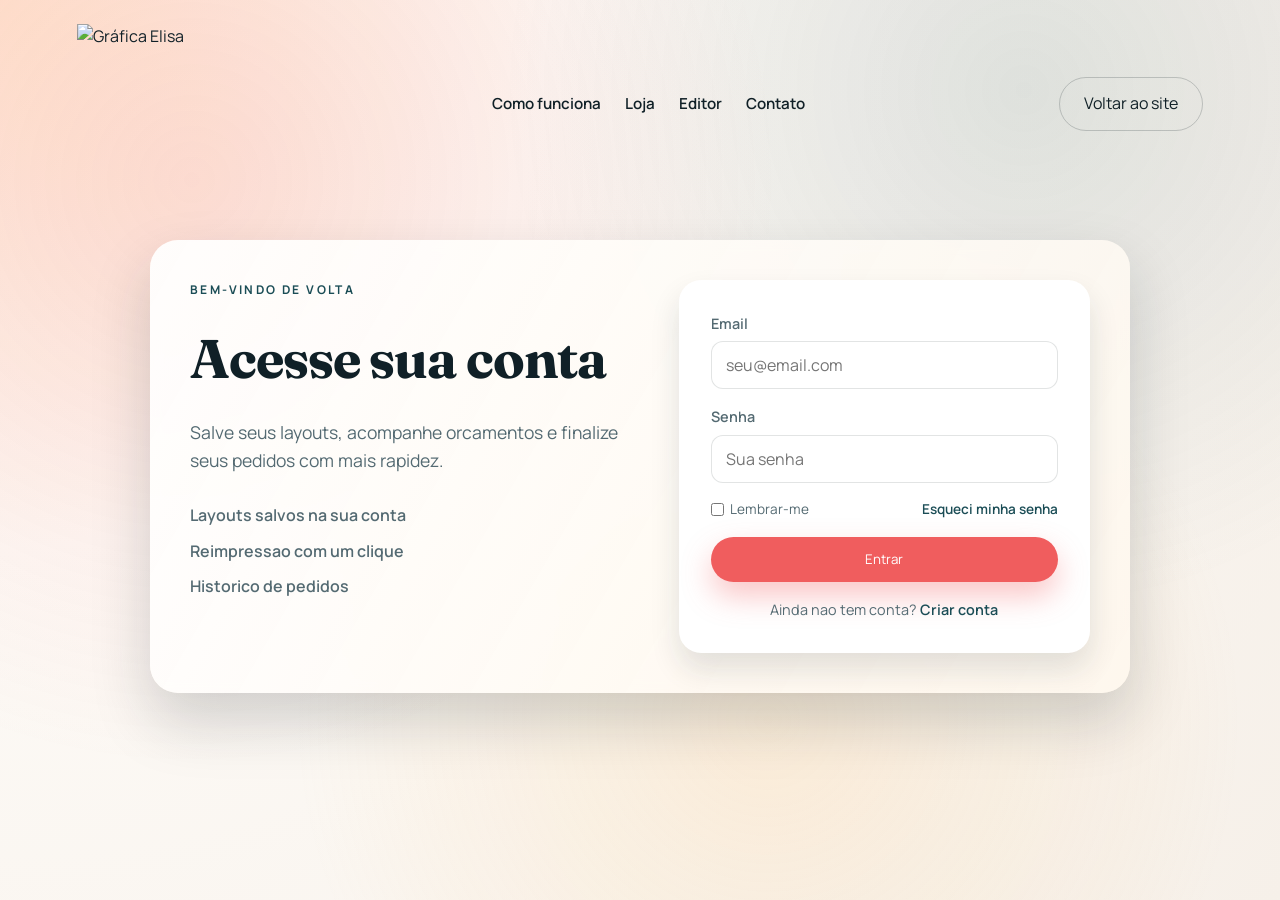
==== login.html @ 9f24aa30 "Add files via upload" ====
<!doctype html>
<html lang="pt-BR">
  <head>
    <meta charset="utf-8" />
    <meta name="viewport" content="width=device-width, initial-scale=1" />
    <title>Login | Gráfica Elisa</title>
    <link rel="stylesheet" href="styles.css" />
    <link rel="preconnect" href="https://fonts.googleapis.com" />
    <link rel="preconnect" href="https://fonts.gstatic.com" crossorigin />
    <link
      href="https://fonts.googleapis.com/css2?family=Fraunces:opsz,wght@9..144,400;9..144,600;9..144,700&family=Manrope:wght@300;400;600;700&display=swap"
      rel="stylesheet"
    />
  </head>
  <body class="auth-page">
    <div class="bg-blobs"></div>

    <header class="site-header">
      <div class="brand">
        <a href="index.html" class="logo-link">
          <img class="logo logo-main" src="imagem/logo.png" alt="Gráfica Elisa" />
        </a>
      </div>
      <nav class="site-nav">
        <a href="index.html#como-funciona">Como funciona</a>
        <a href="index.html#loja">Loja</a>
        <a href="index.html#editor">Editor</a>
        <a href="index.html#contato">Contato</a>
      </nav>
      <a class="ghost-btn" href="index.html">Voltar ao site</a>
    </header>

    <main class="auth-wrap">
      <section class="auth-card">
        <div class="auth-side">
          <p class="eyebrow">Bem-vindo de volta</p>
          <h1>Acesse sua conta</h1>
          <p class="lead">
            Salve seus layouts, acompanhe orcamentos e finalize seus pedidos com mais rapidez.
          </p>
          <ul class="auth-benefits">
            <li>Layouts salvos na sua conta</li>
            <li>Reimpressao com um clique</li>
            <li>Historico de pedidos</li>
          </ul>
        </div>

        <form class="auth-form">
          <label class="auth-field">
            <span>Email</span>
            <input type="email" name="email" placeholder="seu@email.com" required />
          </label>
          <label class="auth-field">
            <span>Senha</span>
            <input type="password" name="password" placeholder="Sua senha" required />
          </label>

          <div class="auth-actions">
            <label class="remember">
              <input type="checkbox" name="remember" />
              Lembrar-me
            </label>
            <a href="#" class="link">Esqueci minha senha</a>
          </div>

          <button class="primary-btn" type="submit">Entrar</button>

          <p class="auth-alt">
            Ainda nao tem conta? <a href="#" class="link">Criar conta</a>
          </p>
        </form>
      </section>
    </main>
  </body>
</html>
---- styles.css ----
:root {
  --ink: #102027;
  --muted: #546a72;
  --accent: #f05d5e;
  --accent-dark: #c13c3d;
  --teal: #1b4d56;
  --sand: #f6f0e9;
  --cream: #fdfaf6;
  --shadow: 0 20px 40px rgba(16, 32, 39, 0.15);
  --radius: 20px;
}

* {
  box-sizing: border-box;
  margin: 0;
  padding: 0;
}

body {
  font-family: "Manrope", "Trebuchet MS", sans-serif;
  color: var(--ink);
  background: radial-gradient(circle at top left, #ffe8d4 0%, #fdfaf6 35%, #f6f0e9 100%);
  min-height: 100vh;
  line-height: 1.6;
}

.bg-blobs {
  position: fixed;
  inset: 0;
  pointer-events: none;
  background:
    radial-gradient(circle at 15% 20%, rgba(240, 93, 94, 0.15), transparent 45%),
    radial-gradient(circle at 80% 10%, rgba(27, 77, 86, 0.12), transparent 40%),
    radial-gradient(circle at 60% 80%, rgba(255, 200, 124, 0.2), transparent 45%);
  z-index: -1;
  animation: drift 18s ease-in-out infinite alternate;
}

@keyframes drift {
  0% {
    filter: blur(0px);
  }
  100% {
    filter: blur(2px);
  }
}

h1,
h2,
h3 {
  font-family: "Fraunces", "Bodoni MT", serif;
  letter-spacing: -0.02em;
}

h1 {
  font-size: clamp(2.4rem, 3vw + 1rem, 3.6rem);
  margin-bottom: 1rem;
}

h2 {
  font-size: clamp(1.8rem, 1.5vw + 1rem, 2.6rem);
  margin-bottom: 1.2rem;
}

p {
  color: var(--muted);
}

a {
  text-decoration: none;
  color: inherit;
}

button {
  font-family: inherit;
  border: none;
  cursor: pointer;
  transition: transform 0.2s ease, box-shadow 0.2s ease;
}

.primary-btn,
.ghost-btn {
  display: inline-flex;
  align-items: center;
  justify-content: center;
  text-decoration: none;
}

.site-header {
  display: flex;
  align-items: center;
  justify-content: space-between;
  padding: 2rem 6vw 1rem;
  gap: 1.5rem;
  flex-wrap: wrap;
}

.brand {
  display: flex;
  align-items: center;
  gap: 1rem;
}

.logo {
  object-fit: contain;
}

.logo-main {
  width: 160px;
  height: 160px;
}

.footer-logo {
  width: 120px;
  height: 120px;
  object-fit: contain;
  margin-bottom: 1rem;
}

.brand-name {
  font-weight: 700;
  color: var(--ink);
}

.brand-tag {
  font-size: 0.85rem;
}

.site-nav {
  display: flex;
  gap: 1.5rem;
  flex-wrap: wrap;
  font-weight: 600;
}

.primary-btn {
  background: var(--accent);
  color: #fff;
  padding: 0.85rem 1.6rem;
  border-radius: 999px;
  box-shadow: 0 14px 30px rgba(240, 93, 94, 0.35);
}

.primary-btn:hover {
  transform: translateY(-2px);
  box-shadow: 0 18px 36px rgba(240, 93, 94, 0.4);
}

.ghost-btn {
  background: transparent;
  border: 1px solid rgba(16, 32, 39, 0.2);
  color: var(--ink);
  padding: 0.8rem 1.5rem;
  border-radius: 999px;
}

.small {
  padding: 0.6rem 1.2rem;
  font-size: 0.9rem;
}

.hero {
  display: grid;
  grid-template-columns: repeat(auto-fit, minmax(280px, 1fr));
  gap: 2rem;
  padding: 2rem 6vw 4rem;
  align-items: center;
}

.eyebrow {
  text-transform: uppercase;
  letter-spacing: 0.2em;
  font-size: 0.75rem;
  color: var(--teal);
  font-weight: 700;
  margin-bottom: 1rem;
}

.lead {
  font-size: 1.1rem;
  margin-bottom: 1.8rem;
}

.hero-actions {
  display: flex;
  gap: 1rem;
  flex-wrap: wrap;
  margin-bottom: 2rem;
}

.hero-note {
  display: flex;
  gap: 1rem;
  flex-wrap: wrap;
  font-size: 0.9rem;
  color: var(--muted);
}

.hero-visual {
  display: grid;
  place-items: center;
  gap: 1.5rem;
}

.mock-card {
  background: #fff;
  border-radius: var(--radius);
  box-shadow: var(--shadow);
  width: min(340px, 80vw);
  overflow: hidden;
}

.mock-top {
  height: 80px;
  background: linear-gradient(120deg, var(--teal), #3f7a84);
}

.mock-body {
  padding: 1.5rem;
}

.mock-body p {
  font-weight: 600;
  color: var(--ink);
  margin-bottom: 0.5rem;
}

.mock-stack {
  display: flex;
  gap: 0.6rem;
}

.mock-stack div {
  width: 60px;
  height: 80px;
  border-radius: 12px;
  background: #fff;
  box-shadow: 0 10px 20px rgba(16, 32, 39, 0.12);
}

.section {
  padding: 3.5rem 6vw;
}

.steps,
.choice-grid,
.note-grid,
.faq-grid {
  display: grid;
  grid-template-columns: repeat(auto-fit, minmax(220px, 1fr));
  gap: 1.5rem;
}

.steps article,
.choice-grid article,
.note-grid article,
.faq-grid article {
  background: var(--cream);
  border-radius: var(--radius);
  padding: 1.5rem;
  box-shadow: 0 12px 20px rgba(16, 32, 39, 0.08);
}

.highlight {
  background: linear-gradient(120deg, rgba(240, 93, 94, 0.12), rgba(27, 77, 86, 0.1));
}

.choice-grid button {
  margin-top: 1rem;
}

.section-head {
  display: flex;
  justify-content: space-between;
  align-items: flex-start;
  gap: 2rem;
  flex-wrap: wrap;
  margin-bottom: 2rem;
}

.badge {
  background: var(--teal);
  color: #fff;
  padding: 0.4rem 1rem;
  border-radius: 999px;
  font-size: 0.85rem;
}

.product-grid {
  display: grid;
  grid-template-columns: repeat(auto-fit, minmax(220px, 1fr));
  gap: 1.2rem;
}

.product-card {
  text-align: left;
  background: #fff;
  padding: 1.6rem;
  border-radius: var(--radius);
  box-shadow: 0 10px 20px rgba(16, 32, 39, 0.1);
  transition: transform 0.2s ease, box-shadow 0.2s ease;
}

.product-card:hover {
  transform: translateY(-4px);
  box-shadow: 0 16px 30px rgba(16, 32, 39, 0.15);
}

.product-card span {
  display: block;
  margin-top: 0.5rem;
  font-size: 0.9rem;
  color: var(--muted);
}

.editor-section {
  background: #fef7f0;
}

.color-warning {
  background: #fff3e0;
  border: 1px solid #f7caa2;
  padding: 1rem 1.4rem;
  border-radius: 16px;
  max-width: 320px;
  font-size: 0.9rem;
  color: #6b3a2a;
}

.editor-shell {
  display: grid;
  grid-template-columns: minmax(220px, 1fr) minmax(320px, 2fr) minmax(220px, 1fr);
  gap: 1.5rem;
  align-items: start;
}

.editor-panel {
  background: #fff;
  border-radius: var(--radius);
  padding: 1.4rem;
  box-shadow: 0 12px 24px rgba(16, 32, 39, 0.08);
}

.editor-panel h3 {
  margin-bottom: 1rem;
}

.panel-btn {
  display: block;
  width: 100%;
  text-align: left;
  padding: 0.7rem 1rem;
  border-radius: 12px;
  background: rgba(27, 77, 86, 0.08);
  color: var(--teal);
  margin-bottom: 0.8rem;
  font-weight: 600;
}

.file-btn input {
  display: none;
}

.panel-group {
  margin-bottom: 1rem;
  display: grid;
  gap: 0.4rem;
  font-size: 0.9rem;
}

.panel-actions {
  display: flex;
  flex-direction: column;
  gap: 0.6rem;
}

.artboard-wrap {
  display: grid;
  gap: 1rem;
  justify-items: center;
}

.artboard-meta {
  width: 100%;
  display: flex;
  justify-content: space-between;
  font-size: 0.9rem;
  color: var(--muted);
}

.artboard {
  width: 420px;
  height: 240px;
  background: #fff;
  border-radius: 18px;
  position: relative;
  box-shadow: var(--shadow);
  overflow: hidden;
  touch-action: none;
  --bleed: 12px;
  --safe: 22px;
}

.artboard.exporting .bleed-box,
.artboard.exporting .safe-box,
.artboard.exporting .resize-handle,
.artboard.exporting .layer.selected {
  opacity: 0;
}

.bleed-box,
.safe-box {
  position: absolute;
  border-radius: 12px;
  pointer-events: none;
}

.bleed-box {
  top: var(--bleed);
  left: var(--bleed);
  right: var(--bleed);
  bottom: var(--bleed);
  border: 1px dashed rgba(240, 93, 94, 0.6);
}

.safe-box {
  top: var(--safe);
  left: var(--safe);
  right: var(--safe);
  bottom: var(--safe);
  border: 1px dashed rgba(27, 77, 86, 0.5);
}

.layer {
  position: absolute;
  min-width: 40px;
  min-height: 20px;
  user-select: none;
  cursor: move;
}

.layer.text-layer {
  padding: 0.2rem 0.4rem;
  font-weight: 600;
  color: var(--ink);
  outline: none;
  cursor: move;
  user-select: none;
}

.layer.text-layer.editing {
  cursor: text;
  user-select: text;
}

.layer.shape-layer {
  border-radius: 10px;
}

.layer.image-layer img {
  width: 100%;
  height: 100%;
  object-fit: cover;
  border-radius: 10px;
}

.layer.selected {
  outline: 2px solid var(--accent);
  outline-offset: 2px;
}

.resize-handle {
  width: 10px;
  height: 10px;
  background: #fff;
  border: 2px solid var(--accent);
  border-radius: 50%;
  position: absolute;
  z-index: 2;
}

.handle-nw { top: -6px; left: -6px; cursor: nwse-resize; }
.handle-ne { top: -6px; right: -6px; cursor: nesw-resize; }
.handle-sw { bottom: -6px; left: -6px; cursor: nesw-resize; }
.handle-se { bottom: -6px; right: -6px; cursor: nwse-resize; }

.layers-list {
  list-style: none;
  display: grid;
  gap: 0.6rem;
}

.layers-list li {
  background: rgba(27, 77, 86, 0.06);
  border-radius: 12px;
  padding: 0.6rem 0.8rem;
  display: flex;
  align-items: center;
  justify-content: space-between;
  gap: 0.8rem;
  font-size: 0.9rem;
}

.layer-actions {
  display: flex;
  gap: 0.4rem;
}

.layer-actions button {
  background: #fff;
  border-radius: 8px;
  padding: 0.2rem 0.4rem;
  font-size: 0.8rem;
  border: 1px solid rgba(16, 32, 39, 0.1);
}

.layers-hint {
  margin-top: 1rem;
  font-size: 0.85rem;
}

.artboard-actions {
  display: flex;
  gap: 1rem;
}

.note-section {
  background: #fff;
}

.site-footer {
  padding: 3rem 6vw;
  background: #1b2b33;
  color: #fff;
  display: grid;
  grid-template-columns: repeat(auto-fit, minmax(220px, 1fr));
  gap: 1.5rem;
}

.site-footer p,
.site-footer strong {
  color: #e3edf1;
}

.footer-cta {
  display: flex;
  align-items: flex-start;
}

.reveal {
  opacity: 0;
  transform: translateY(30px);
  transition: opacity 0.6s ease, transform 0.6s ease;
}

.reveal.in-view {
  opacity: 1;
  transform: translateY(0);
}

@media (max-width: 980px) {
  .editor-shell {
    grid-template-columns: 1fr;
  }

  .artboard {
    width: min(90vw, 480px);
  }

  .site-header {
    justify-content: center;
  }

  .site-nav {
    justify-content: center;
  }
}

@media (max-width: 680px) {
  .site-header {
    flex-direction: column;
  }

  .artboard-meta {
    flex-direction: column;
    gap: 0.4rem;
  }

  .hero-actions,
  .hero-note {
    flex-direction: column;
    align-items: flex-start;
  }
}

/* Auth page */
.auth-page .site-header {
  padding: 1.5rem 6vw;
}

.auth-page .site-nav a {
  font-size: 0.95rem;
}

.logo-link {
  display: inline-flex;
  align-items: center;
}

.auth-wrap {
  display: grid;
  place-items: center;
  padding: 2rem 6vw 4rem;
}

.auth-card {
  width: min(980px, 92vw);
  display: grid;
  grid-template-columns: minmax(240px, 1fr) minmax(260px, 0.9fr);
  gap: 2rem;
  padding: 2.5rem;
  border-radius: 28px;
  background: linear-gradient(120deg, rgba(255, 255, 255, 0.92), rgba(255, 248, 238, 0.86));
  box-shadow: 0 28px 60px rgba(16, 32, 39, 0.18);
  backdrop-filter: blur(6px);
}

.auth-side {
  padding-right: 1rem;
}

.auth-side h1 {
  margin-bottom: 1rem;
}

.auth-benefits {
  margin-top: 1.5rem;
  list-style: none;
  display: grid;
  gap: 0.6rem;
  color: var(--muted);
  font-weight: 600;
}

.auth-benefits li {
  display: flex;
  align-items: center;
  gap: 0.6rem;
}

.auth-benefits li::before {
  content: \"•\";
  color: var(--accent);
  font-size: 1.2rem;
}

.auth-form {
  display: grid;
  gap: 1rem;
  background: #fff;
  border-radius: 22px;
  padding: 2rem;
  box-shadow: 0 16px 30px rgba(16, 32, 39, 0.12);
}

.auth-field {
  display: grid;
  gap: 0.4rem;
  font-size: 0.9rem;
  color: var(--muted);
  font-weight: 600;
}

.auth-field input {
  padding: 0.75rem 0.9rem;
  border-radius: 12px;
  border: 1px solid rgba(16, 32, 39, 0.12);
  font-size: 1rem;
  font-family: inherit;
  outline: none;
  transition: border 0.2s ease, box-shadow 0.2s ease;
}

.auth-field input:focus {
  border-color: rgba(240, 93, 94, 0.6);
  box-shadow: 0 0 0 3px rgba(240, 93, 94, 0.15);
}

.auth-actions {
  display: flex;
  justify-content: space-between;
  align-items: center;
  gap: 0.8rem;
  font-size: 0.85rem;
}

.remember {
  display: inline-flex;
  align-items: center;
  gap: 0.4rem;
  color: var(--muted);
}

.link {
  color: var(--teal);
  font-weight: 600;
}

.auth-alt {
  font-size: 0.9rem;
  color: var(--muted);
  text-align: center;
}

@media (max-width: 900px) {
  .auth-card {
    grid-template-columns: 1fr;
  }

  .auth-side {
    padding-right: 0;
  }
}
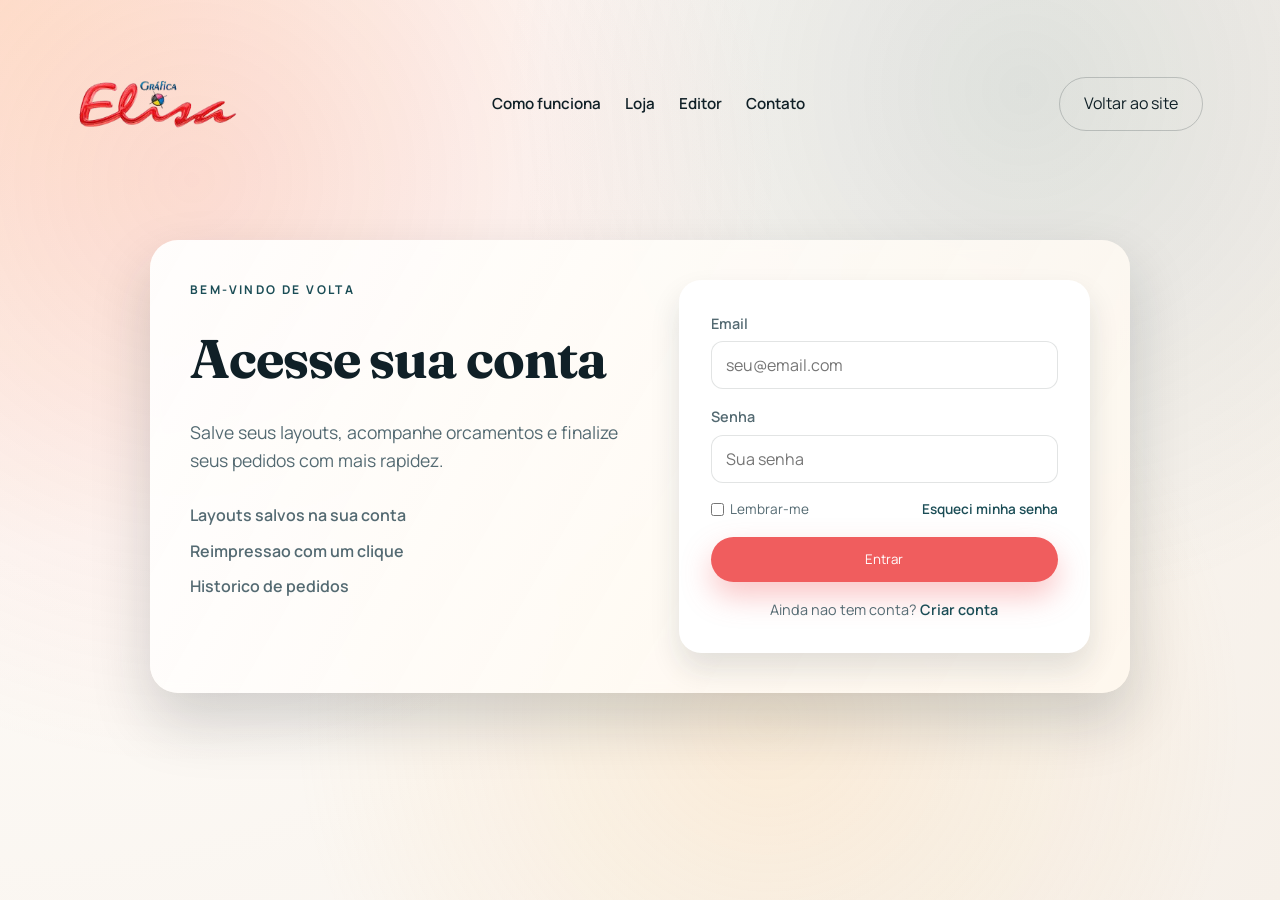
==== commit e87509ca: "Update logo image source in login.html" ====
--- a/login.html
+++ b/login.html
@@ -18,7 +18,7 @@
     <header class="site-header">
       <div class="brand">
         <a href="index.html" class="logo-link">
-          <img class="logo logo-main" src="imagem/logo.png" alt="Gráfica Elisa" />
+          <img class="logo logo-main" src="logo.png" alt="Gráfica Elisa" />
         </a>
       </div>
       <nav class="site-nav">
